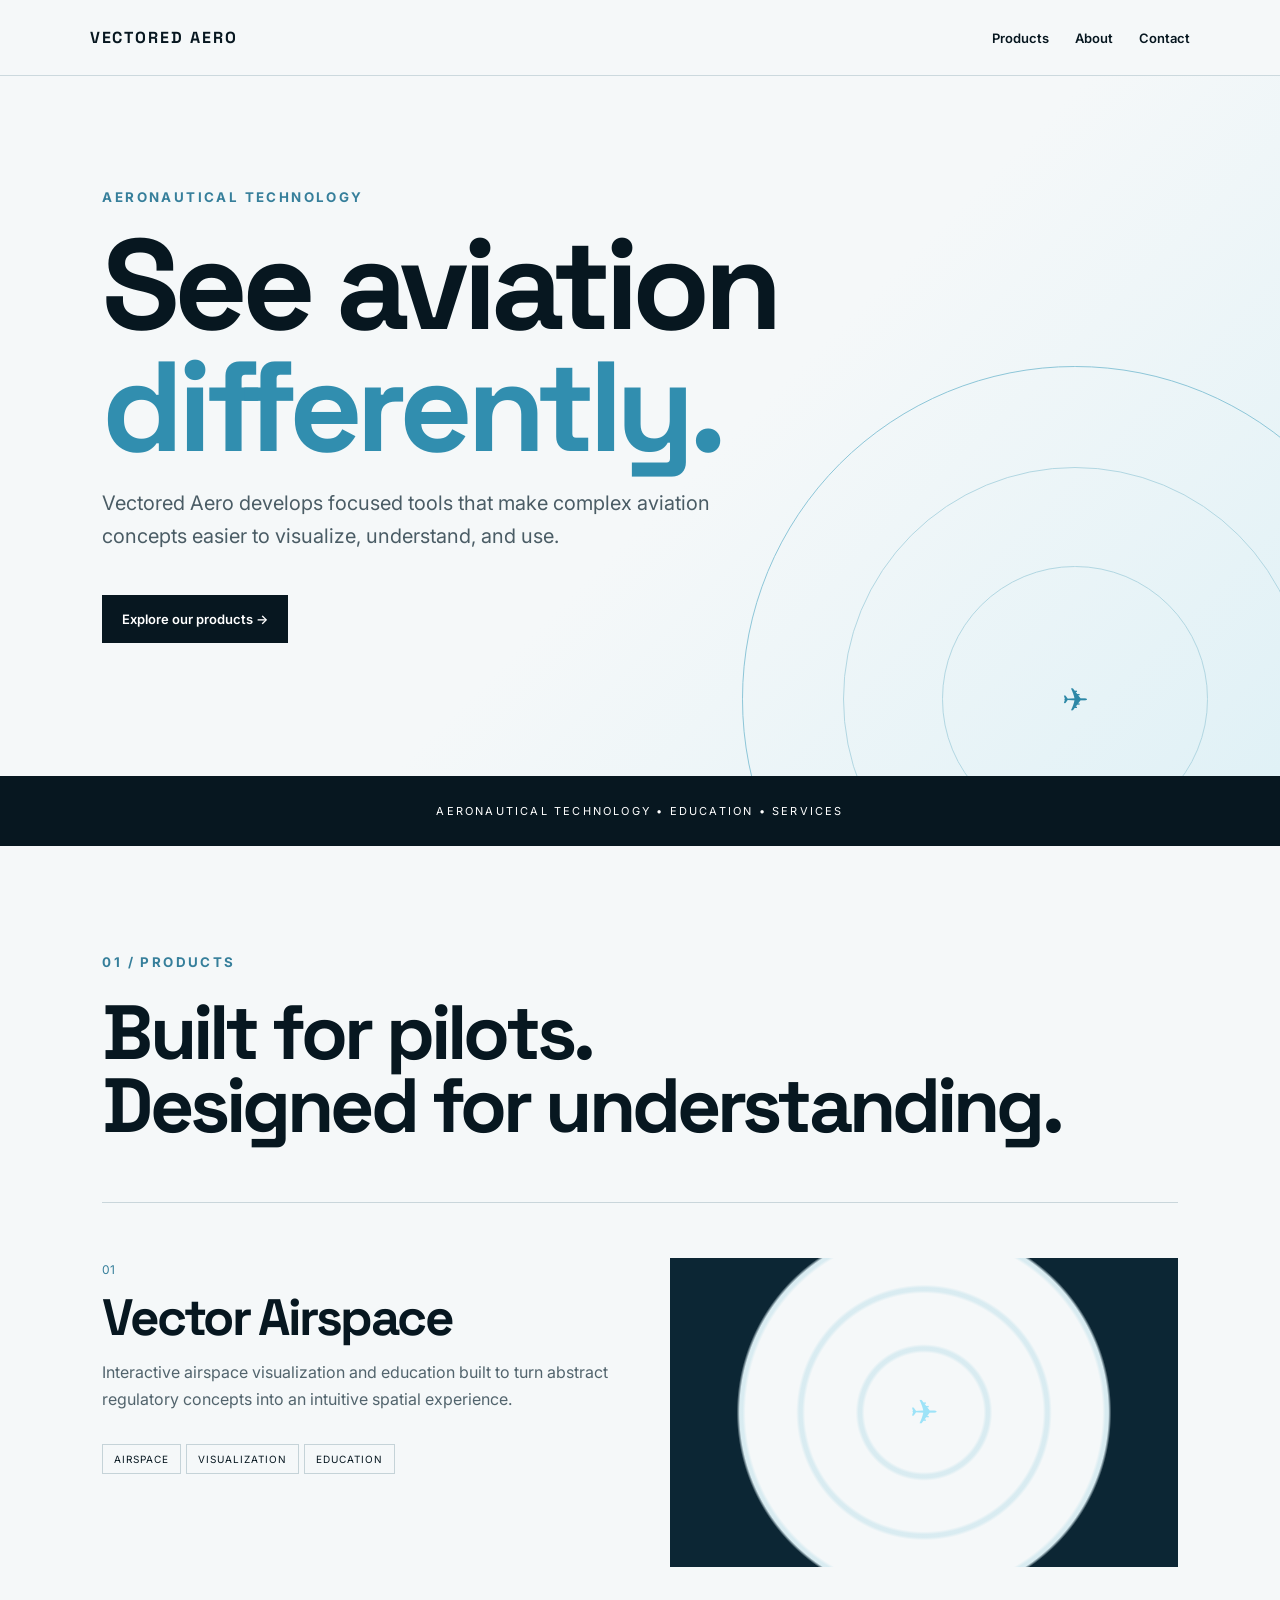
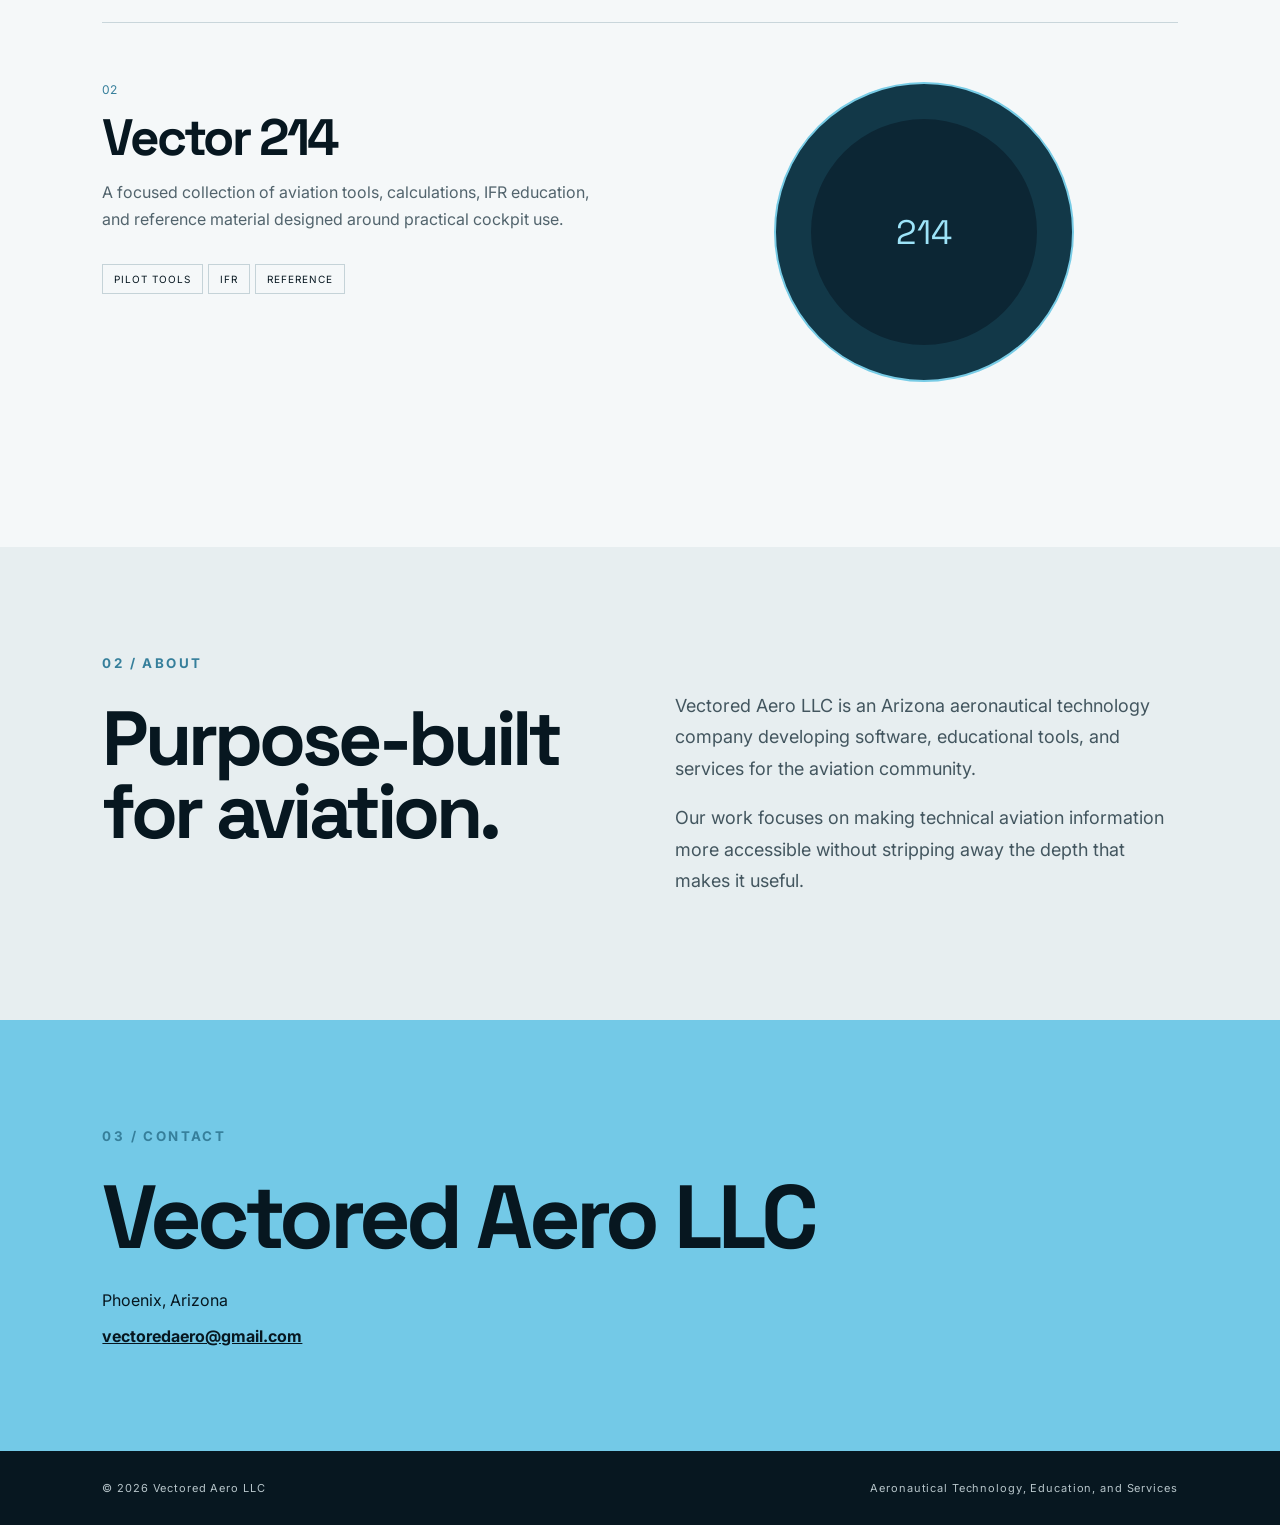
==== index.html @ 7d1ef2ac "Add files via upload" ====
<!doctype html><html lang="en"><head><meta charset="utf-8"><meta name="viewport" content="width=device-width,initial-scale=1"><meta name="description" content="Vectored Aero LLC — Aeronautical Technology, Education, and Services."><title>Vectored Aero</title><link rel="stylesheet" href="styles.css"></head><body><header><b>VECTORED AERO</b><nav><a href="#products">Products</a><a href="#about">About</a><a href="#contact">Contact</a></nav></header><main><section class="hero"><small>AERONAUTICAL TECHNOLOGY</small><h1>See aviation<br><em>differently.</em></h1><p>Vectored Aero develops focused tools that make complex aviation concepts easier to visualize, understand, and use.</p><a class="button" href="#products">Explore our products →</a><div class="radar">✈</div></section><section class="strap">AERONAUTICAL TECHNOLOGY • EDUCATION • SERVICES</section><section id="products"><small>01 / PRODUCTS</small><h2>Built for pilots.<br>Designed for understanding.</h2><article><div><label>01</label><h3>Vector Airspace</h3><p>Interactive airspace visualization and education built to turn abstract regulatory concepts into an intuitive spatial experience.</p><span>Airspace</span><span>Visualization</span><span>Education</span></div><div class="graphic rings">✈</div></article><article><div><label>02</label><h3>Vector 214</h3><p>A focused collection of aviation tools, calculations, IFR education, and reference material designed around practical cockpit use.</p><span>Pilot Tools</span><span>IFR</span><span>Reference</span></div><div class="graphic dial">214</div></article></section><section id="about"><small>02 / ABOUT</small><div class="about"><h2>Purpose-built<br>for aviation.</h2><div><p>Vectored Aero LLC is an Arizona aeronautical technology company developing software, educational tools, and services for the aviation community.</p><p>Our work focuses on making technical aviation information more accessible without stripping away the depth that makes it useful.</p></div></div></section><section id="contact"><small>03 / CONTACT</small><h2>Vectored Aero LLC</h2><p>Phoenix, Arizona</p><a href="mailto:vectoredaero@gmail.com">vectoredaero@gmail.com</a></section></main><footer>© 2026 Vectored Aero LLC <i>Aeronautical Technology, Education, and Services</i></footer></body></html>
---- styles.css ----
@import url('https://fonts.googleapis.com/css2?family=Inter:wght@400;600;700&family=Space+Grotesk:wght@600;700&display=swap');*{box-sizing:border-box}html{scroll-behavior:smooth}body{margin:0;background:#f5f8f9;color:#071720;font-family:Inter,sans-serif}header{height:76px;padding:0 7vw;display:flex;align-items:center;justify-content:space-between;border-bottom:1px solid #ccd9de;position:sticky;top:0;background:#f5f8f9ee;backdrop-filter:blur(10px);z-index:5}header b{font-family:"Space Grotesk";letter-spacing:.12em}nav{display:flex;gap:26px}a{color:inherit}nav a{text-decoration:none;font-size:13px;font-weight:600}.hero{min-height:700px;padding:110px 8vw;position:relative;overflow:hidden;background:linear-gradient(135deg,#f5f8f9 55%,#e0f1f6)}small{color:#367f9b;font-weight:700;letter-spacing:.18em}.hero h1,h2,h3{font-family:"Space Grotesk";letter-spacing:-.05em;line-height:.95}.hero h1{font-size:clamp(62px,10vw,140px);margin:18px 0}.hero em{font-style:normal;color:#318eaf}.hero p{font-size:20px;line-height:1.65;color:#4a5c65;max-width:610px}.button{display:inline-block;margin-top:22px;background:#071720;color:white;padding:16px 20px;text-decoration:none;font-size:13px;font-weight:600}.radar{position:absolute;right:-10vw;bottom:-20vw;width:52vw;height:52vw;border:1px solid #8dc6d8;border-radius:50%;display:grid;place-items:center;font-size:32px;color:#2d88a7}.radar:after,.radar:before{content:"";position:absolute;border:1px solid #b2d7e2;border-radius:50%;inset:15%}.radar:after{inset:30%}.strap{background:#071720;color:white;text-align:center;padding:28px;font-size:11px;letter-spacing:.2em}section:not(.hero):not(.strap){padding:105px 8vw}section>h2{font-size:clamp(42px,6vw,78px);margin:25px 0 60px}article{border-top:1px solid #c9d6db;padding:55px 0;display:grid;grid-template-columns:1fr 1fr;gap:60px;min-height:420px}article h3{font-size:clamp(36px,4vw,58px);margin:16px 0}article p{line-height:1.7;color:#52646d;max-width:520px}article span{display:inline-block;border:1px solid #c5d3d8;padding:8px 11px;margin:15px 5px 0 0;font-size:10px;text-transform:uppercase;letter-spacing:.1em}label{color:#367f9b;font-size:12px}.graphic{background:#0c2634;min-height:300px;display:grid;place-items:center;color:#9de3f8;font-family:"Space Grotesk";font-size:34px}.rings{border-radius:0;background:radial-gradient(circle,transparent 0 20%,#68bad233 21% 22%,transparent 23% 40%,#68bad233 41% 42%,transparent 43% 60%,#68bad233 61% 62%,#0c2634 63%)}.dial{margin:auto;width:300px;border-radius:50%;border:2px solid #78cce6;box-shadow:inset 0 0 0 35px #123848}.about{display:grid;grid-template-columns:1fr 1fr;gap:70px}.about h2{font-size:clamp(42px,6vw,78px);margin:30px 0}.about p{font-size:18px;line-height:1.75;color:#43565f}#about{background:#e7eef0}#contact{background:#73c9e7}#contact h2{font-size:clamp(48px,7vw,90px);margin:30px 0}#contact a{font-weight:700}footer{background:#071720;color:#b7c5ca;padding:30px 8vw;display:flex;justify-content:space-between;font-size:11px;letter-spacing:.08em}footer i{font-style:normal}@media(max-width:760px){nav{gap:12px}nav a{font-size:11px}.hero{min-height:620px;padding-top:85px}.hero p{font-size:17px}article,.about{grid-template-columns:1fr}.dial{width:260px}footer{flex-direction:column;gap:10px}}
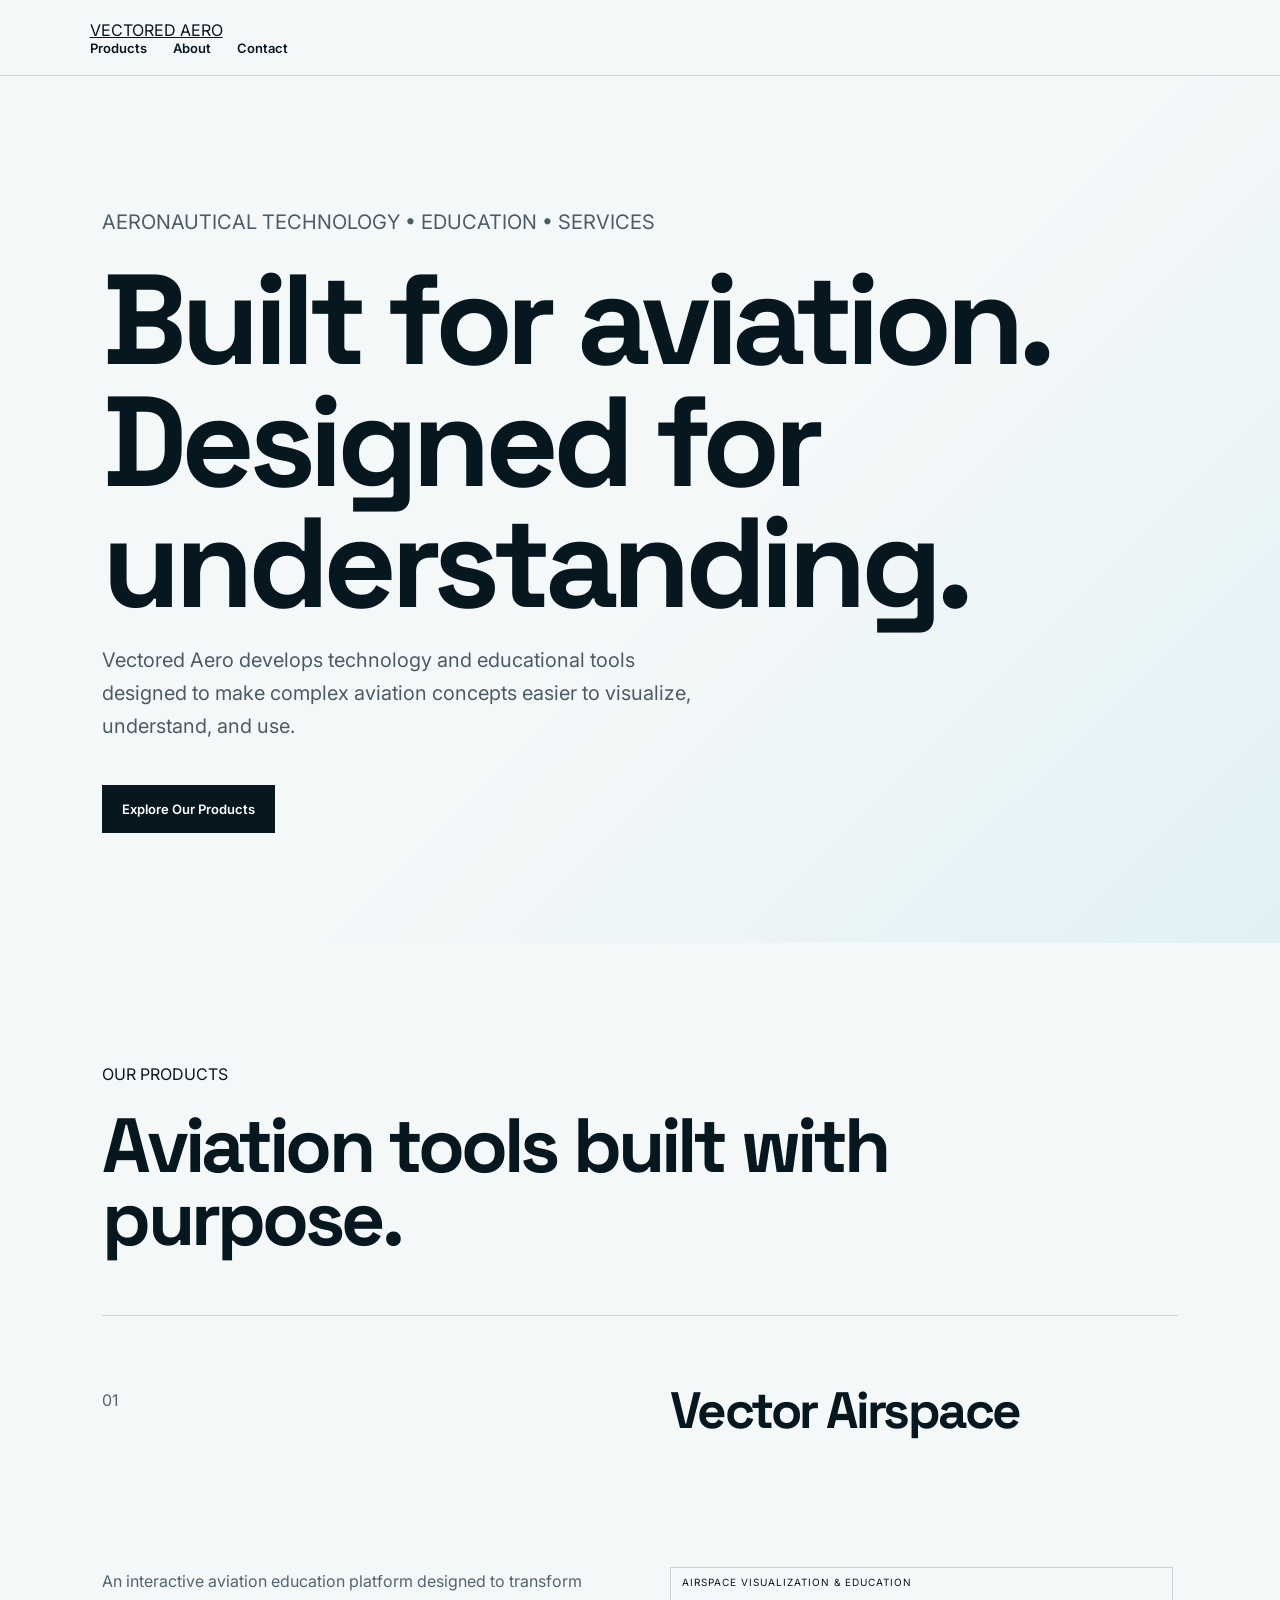
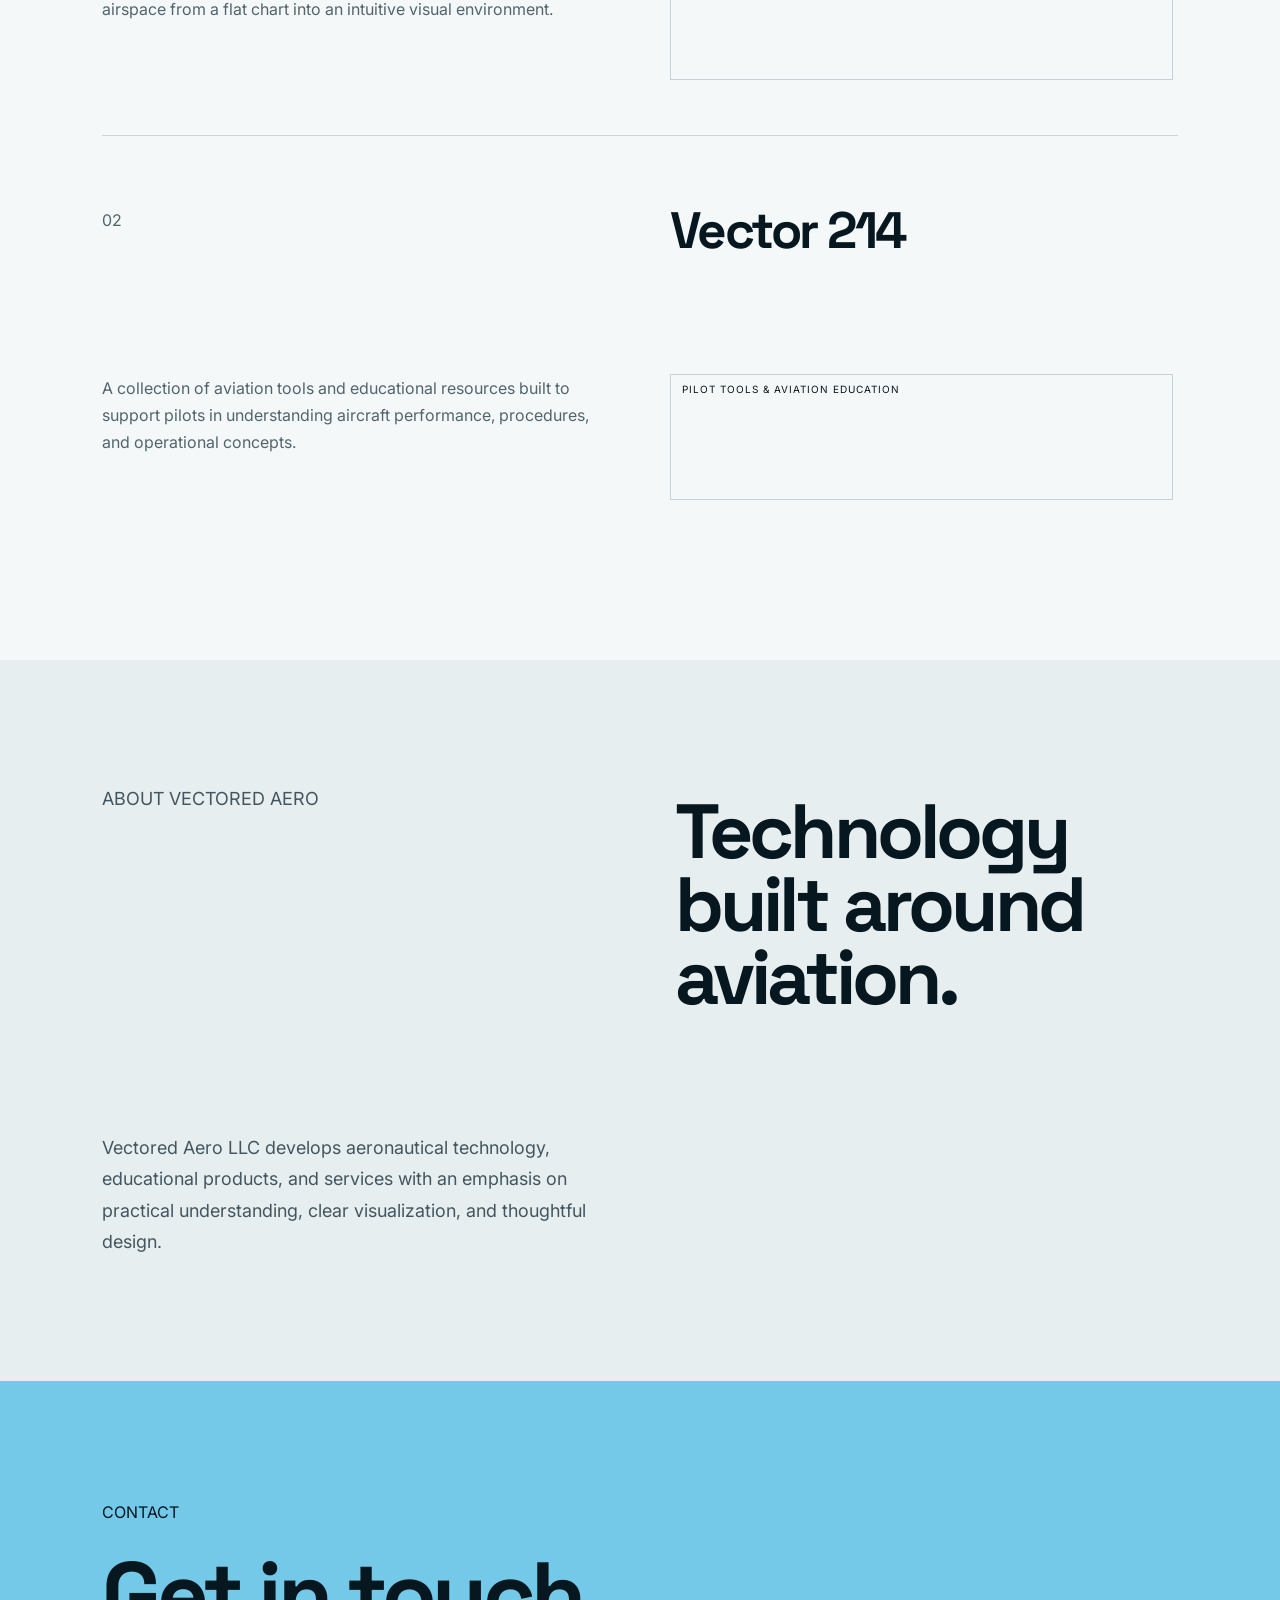
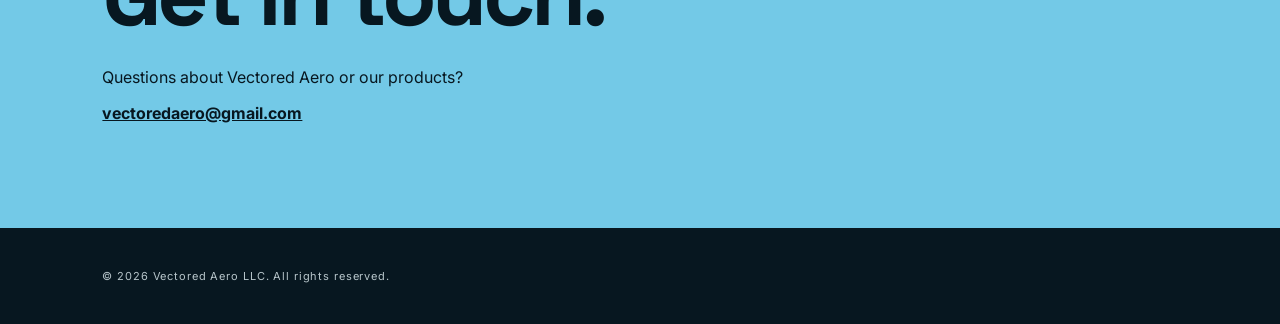
==== commit 079a3572: "Refactor index.html for better structure and content Updated the HTML structure and content for impr" ====
--- a/index.html
+++ b/index.html
@@ -1 +1,104 @@
-<!doctype html><html lang="en"><head><meta charset="utf-8"><meta name="viewport" content="width=device-width,initial-scale=1"><meta name="description" content="Vectored Aero LLC — Aeronautical Technology, Education, and Services."><title>Vectored Aero</title><link rel="stylesheet" href="styles.css"></head><body><header><b>VECTORED AERO</b><nav><a href="#products">Products</a><a href="#about">About</a><a href="#contact">Contact</a></nav></header><main><section class="hero"><small>AERONAUTICAL TECHNOLOGY</small><h1>See aviation<br><em>differently.</em></h1><p>Vectored Aero develops focused tools that make complex aviation concepts easier to visualize, understand, and use.</p><a class="button" href="#products">Explore our products →</a><div class="radar">✈</div></section><section class="strap">AERONAUTICAL TECHNOLOGY • EDUCATION • SERVICES</section><section id="products"><small>01 / PRODUCTS</small><h2>Built for pilots.<br>Designed for understanding.</h2><article><div><label>01</label><h3>Vector Airspace</h3><p>Interactive airspace visualization and education built to turn abstract regulatory concepts into an intuitive spatial experience.</p><span>Airspace</span><span>Visualization</span><span>Education</span></div><div class="graphic rings">✈</div></article><article><div><label>02</label><h3>Vector 214</h3><p>A focused collection of aviation tools, calculations, IFR education, and reference material designed around practical cockpit use.</p><span>Pilot Tools</span><span>IFR</span><span>Reference</span></div><div class="graphic dial">214</div></article></section><section id="about"><small>02 / ABOUT</small><div class="about"><h2>Purpose-built<br>for aviation.</h2><div><p>Vectored Aero LLC is an Arizona aeronautical technology company developing software, educational tools, and services for the aviation community.</p><p>Our work focuses on making technical aviation information more accessible without stripping away the depth that makes it useful.</p></div></div></section><section id="contact"><small>03 / CONTACT</small><h2>Vectored Aero LLC</h2><p>Phoenix, Arizona</p><a href="mailto:vectoredaero@gmail.com">vectoredaero@gmail.com</a></section></main><footer>© 2026 Vectored Aero LLC <i>Aeronautical Technology, Education, and Services</i></footer></body></html>+<!DOCTYPE html>
+<html lang="en">
+<head>
+  <meta charset="UTF-8">
+  <meta name="viewport" content="width=device-width, initial-scale=1.0">
+  <meta name="description" content="Vectored Aero LLC — Aeronautical Technology, Education, and Services.">
+  <title>Vectored Aero</title>
+  <link rel="stylesheet" href="styles.css">
+</head>
+
+<body>
+
+  <header>
+    <div class="nav">
+      <a class="brand" href="#">VECTORED AERO</a>
+
+      <nav>
+        <a href="#products">Products</a>
+        <a href="#about">About</a>
+        <a href="#contact">Contact</a>
+      </nav>
+    </div>
+  </header>
+
+  <main>
+
+    <section class="hero">
+      <div class="hero-content">
+        <p class="eyebrow">AERONAUTICAL TECHNOLOGY • EDUCATION • SERVICES</p>
+        <h1>Built for aviation.<br>Designed for understanding.</h1>
+        <p class="hero-copy">
+          Vectored Aero develops technology and educational tools
+          designed to make complex aviation concepts easier to
+          visualize, understand, and use.
+        </p>
+
+        <a class="button" href="#products">Explore Our Products</a>
+      </div>
+    </section>
+
+    <section id="products" class="section">
+      <p class="section-label">OUR PRODUCTS</p>
+      <h2>Aviation tools built with purpose.</h2>
+
+      <div class="products">
+
+        <article class="product-card">
+          <p class="product-number">01</p>
+          <h3>Vector Airspace</h3>
+          <p>
+            An interactive aviation education platform designed to
+            transform airspace from a flat chart into an intuitive
+            visual environment.
+          </p>
+          <span>Airspace Visualization & Education</span>
+        </article>
+
+        <article class="product-card">
+          <p class="product-number">02</p>
+          <h3>Vector 214</h3>
+          <p>
+            A collection of aviation tools and educational resources
+            built to support pilots in understanding aircraft
+            performance, procedures, and operational concepts.
+          </p>
+          <span>Pilot Tools & Aviation Education</span>
+        </article>
+
+      </div>
+    </section>
+
+    <section id="about" class="section about">
+      <p class="section-label">ABOUT VECTORED AERO</p>
+      <h2>Technology built around aviation.</h2>
+
+      <p>
+        Vectored Aero LLC develops aeronautical technology,
+        educational products, and services with an emphasis on
+        practical understanding, clear visualization, and thoughtful
+        design.
+      </p>
+    </section>
+
+    <section id="contact" class="section contact">
+      <p class="section-label">CONTACT</p>
+      <h2>Get in touch.</h2>
+
+      <p>
+        Questions about Vectored Aero or our products?
+      </p>
+
+      <a href="mailto:vectoredaero@gmail.com">
+        vectoredaero@gmail.com
+      </a>
+    </section>
+
+  </main>
+
+  <footer>
+    <p>© 2026 Vectored Aero LLC. All rights reserved.</p>
+  </footer>
+
+</body>
+</html>
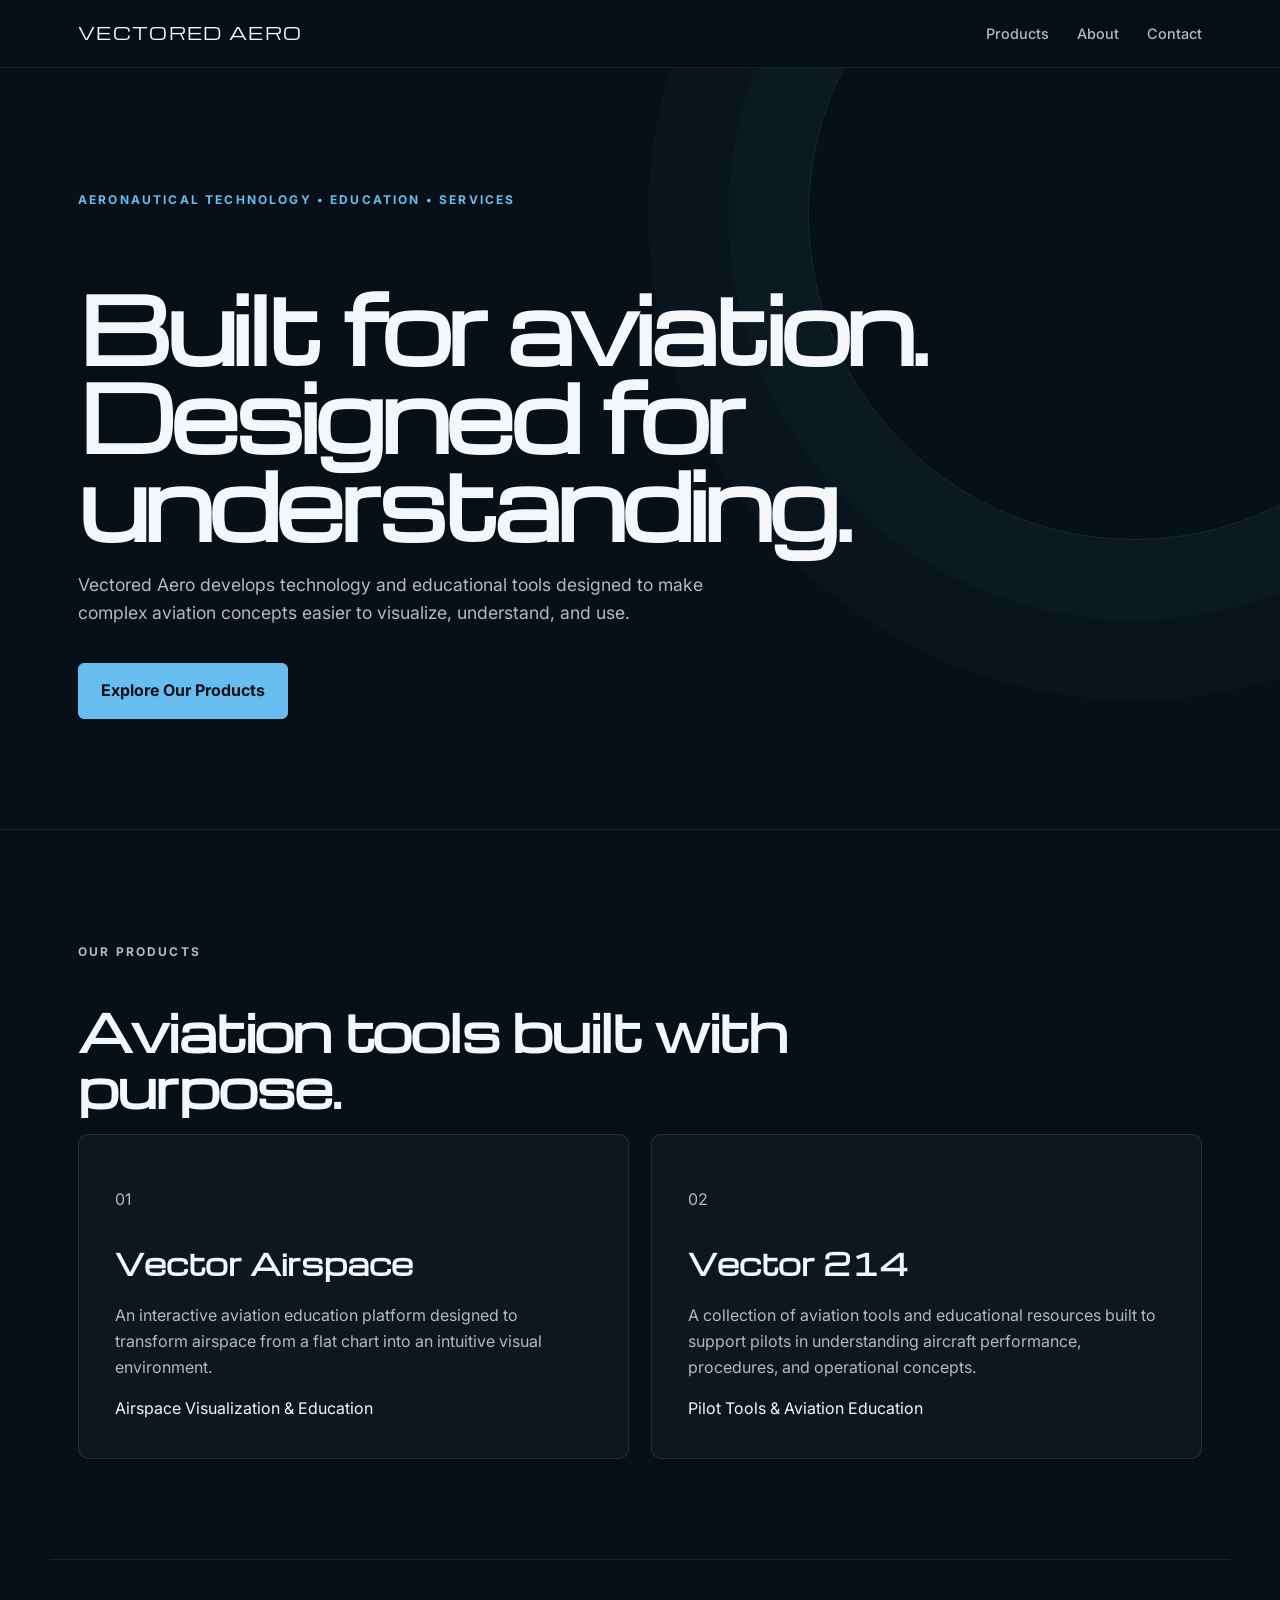
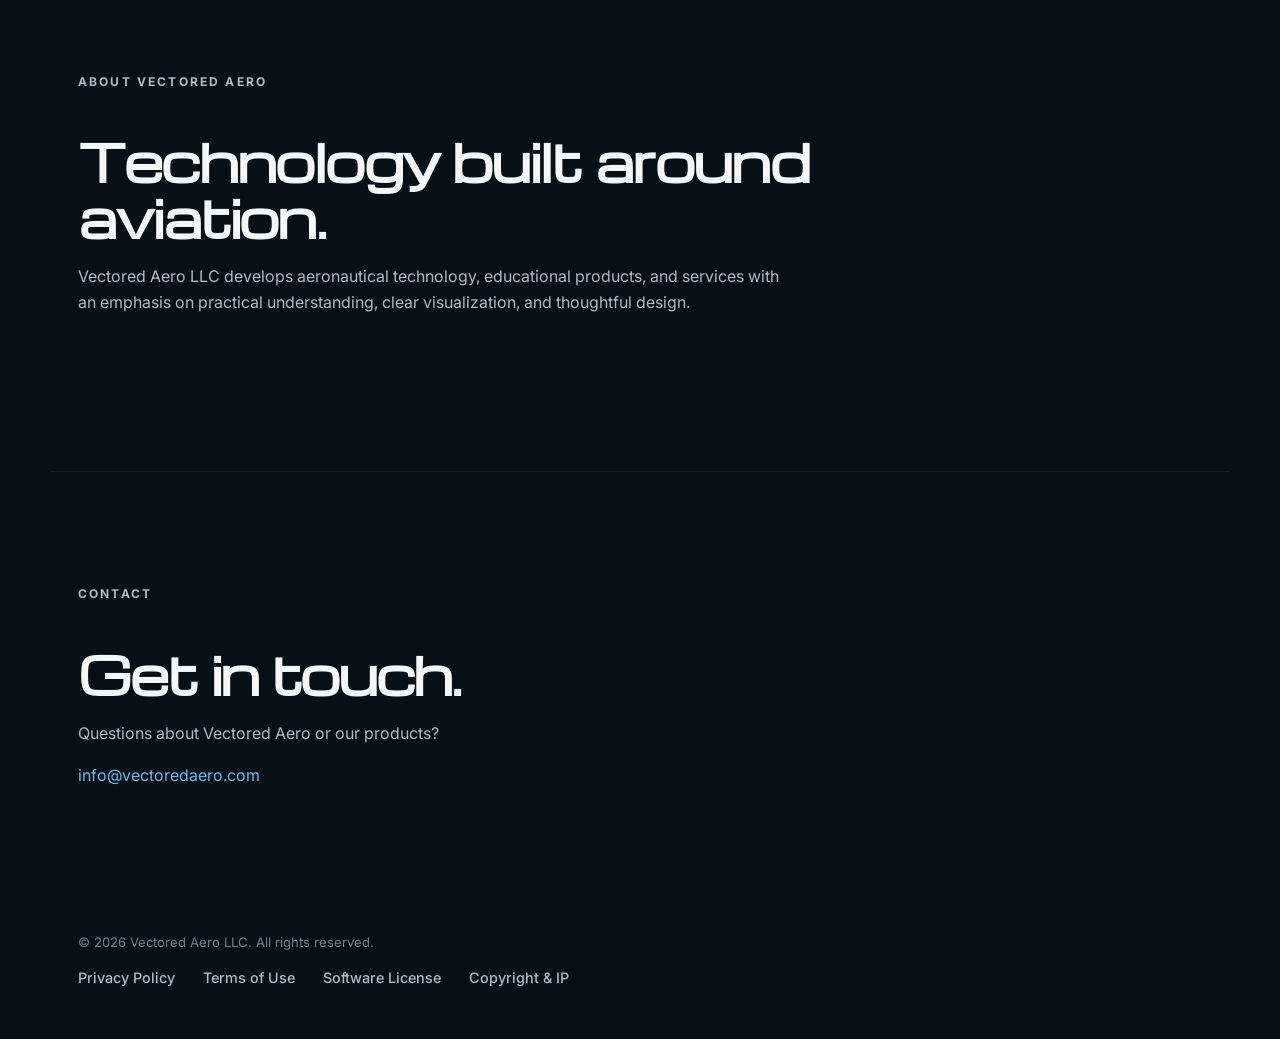
==== commit e45c84c7: "Link company policies and update contact email" ====
--- a/index.html
+++ b/index.html
@@ -12,7 +12,7 @@
 
   <header>
     <div class="nav">
-      <a class="brand" href="#">VECTORED AERO</a>
+      <a class="brand" href="/">VECTORED AERO</a>
 
       <nav>
         <a href="#products">Products</a>
@@ -42,7 +42,7 @@
       <p class="section-label">OUR PRODUCTS</p>
       <h2>Aviation tools built with purpose.</h2>
 
-      <div class="products">
+      <div class="product-grid">
 
         <article class="product-card">
           <p class="product-number">01</p>
@@ -89,8 +89,8 @@
         Questions about Vectored Aero or our products?
       </p>
 
-      <a href="mailto:vectoredaero@gmail.com">
-        vectoredaero@gmail.com
+      <a href="mailto:info@vectoredaero.com">
+        info@vectoredaero.com
       </a>
     </section>
 
@@ -98,6 +98,7 @@
 
   <footer>
     <p>© 2026 Vectored Aero LLC. All rights reserved.</p>
+    <nav class="footer-links" aria-label="Legal links"><a href="/privacy/">Privacy Policy</a><a href="/terms/">Terms of Use</a><a href="/license/">Software License</a><a href="/copyright/">Copyright &amp; IP</a></nav>
   </footer>
 
 </body>
--- a/styles.css
+++ b/styles.css
@@ -1 +1,268 @@
-@import url('https://fonts.googleapis.com/css2?family=Inter:wght@400;600;700&family=Space+Grotesk:wght@600;700&display=swap');*{box-sizing:border-box}html{scroll-behavior:smooth}body{margin:0;background:#f5f8f9;color:#071720;font-family:Inter,sans-serif}header{height:76px;padding:0 7vw;display:flex;align-items:center;justify-content:space-between;border-bottom:1px solid #ccd9de;position:sticky;top:0;background:#f5f8f9ee;backdrop-filter:blur(10px);z-index:5}header b{font-family:"Space Grotesk";letter-spacing:.12em}nav{display:flex;gap:26px}a{color:inherit}nav a{text-decoration:none;font-size:13px;font-weight:600}.hero{min-height:700px;padding:110px 8vw;position:relative;overflow:hidden;background:linear-gradient(135deg,#f5f8f9 55%,#e0f1f6)}small{color:#367f9b;font-weight:700;letter-spacing:.18em}.hero h1,h2,h3{font-family:"Space Grotesk";letter-spacing:-.05em;line-height:.95}.hero h1{font-size:clamp(62px,10vw,140px);margin:18px 0}.hero em{font-style:normal;color:#318eaf}.hero p{font-size:20px;line-height:1.65;color:#4a5c65;max-width:610px}.button{display:inline-block;margin-top:22px;background:#071720;color:white;padding:16px 20px;text-decoration:none;font-size:13px;font-weight:600}.radar{position:absolute;right:-10vw;bottom:-20vw;width:52vw;height:52vw;border:1px solid #8dc6d8;border-radius:50%;display:grid;place-items:center;font-size:32px;color:#2d88a7}.radar:after,.radar:before{content:"";position:absolute;border:1px solid #b2d7e2;border-radius:50%;inset:15%}.radar:after{inset:30%}.strap{background:#071720;color:white;text-align:center;padding:28px;font-size:11px;letter-spacing:.2em}section:not(.hero):not(.strap){padding:105px 8vw}section>h2{font-size:clamp(42px,6vw,78px);margin:25px 0 60px}article{border-top:1px solid #c9d6db;padding:55px 0;display:grid;grid-template-columns:1fr 1fr;gap:60px;min-height:420px}article h3{font-size:clamp(36px,4vw,58px);margin:16px 0}article p{line-height:1.7;color:#52646d;max-width:520px}article span{display:inline-block;border:1px solid #c5d3d8;padding:8px 11px;margin:15px 5px 0 0;font-size:10px;text-transform:uppercase;letter-spacing:.1em}label{color:#367f9b;font-size:12px}.graphic{background:#0c2634;min-height:300px;display:grid;place-items:center;color:#9de3f8;font-family:"Space Grotesk";font-size:34px}.rings{border-radius:0;background:radial-gradient(circle,transparent 0 20%,#68bad233 21% 22%,transparent 23% 40%,#68bad233 41% 42%,transparent 43% 60%,#68bad233 61% 62%,#0c2634 63%)}.dial{margin:auto;width:300px;border-radius:50%;border:2px solid #78cce6;box-shadow:inset 0 0 0 35px #123848}.about{display:grid;grid-template-columns:1fr 1fr;gap:70px}.about h2{font-size:clamp(42px,6vw,78px);margin:30px 0}.about p{font-size:18px;line-height:1.75;color:#43565f}#about{background:#e7eef0}#contact{background:#73c9e7}#contact h2{font-size:clamp(48px,7vw,90px);margin:30px 0}#contact a{font-weight:700}footer{background:#071720;color:#b7c5ca;padding:30px 8vw;display:flex;justify-content:space-between;font-size:11px;letter-spacing:.08em}footer i{font-style:normal}@media(max-width:760px){nav{gap:12px}nav a{font-size:11px}.hero{min-height:620px;padding-top:85px}.hero p{font-size:17px}article,.about{grid-template-columns:1fr}.dial{width:260px}footer{flex-direction:column;gap:10px}}+@import url('https://fonts.googleapis.com/css2?family=Inter:wght@400;500;600;700&family=Michroma&display=swap');
+
+* {
+  box-sizing: border-box;
+}
+
+html {
+  scroll-behavior: smooth;
+}
+
+body {
+  margin: 0;
+  background: #071017;
+  color: #f4f7f9;
+  font-family: "Inter", sans-serif;
+  line-height: 1.6;
+}
+
+a {
+  color: inherit;
+  text-decoration: none;
+}
+
+header {
+  position: sticky;
+  top: 0;
+  z-index: 100;
+  background: rgba(7, 16, 23, 0.92);
+  border-bottom: 1px solid rgba(255, 255, 255, 0.08);
+  backdrop-filter: blur(14px);
+}
+
+.nav {
+  max-width: 1180px;
+  margin: 0 auto;
+  padding: 20px 28px;
+  display: flex;
+  align-items: center;
+  justify-content: space-between;
+}
+
+.brand {
+  font-family: "michroma", sans-serif;
+  font-size: 1.05rem;
+  font-weight: 400;
+  letter-spacing: 0.08em;
+}
+
+nav {
+  display: flex;
+  gap: 28px;
+}
+
+nav a {
+  color: #aebbc5;
+  font-size: 0.9rem;
+  font-weight: 500;
+  transition: color 0.2s ease;
+}
+
+nav a:hover {
+  color: #ffffff;
+}
+
+main {
+  overflow: hidden;
+}
+
+.hero {
+  min-height: 78vh;
+  display: flex;
+  align-items: center;
+  position: relative;
+  border-bottom: 1px solid rgba(255, 255, 255, 0.07);
+}
+
+.hero::after {
+  content: "";
+  position: absolute;
+  width: 650px;
+  height: 650px;
+  right: -180px;
+  top: -180px;
+  border: 1px solid rgba(91, 188, 255, 0.15);
+  border-radius: 50%;
+  box-shadow:
+    0 0 0 80px rgba(91, 188, 255, 0.025),
+    0 0 0 160px rgba(91, 188, 255, 0.018);
+}
+
+.hero-content {
+  position: relative;
+  z-index: 1;
+  width: 100%;
+  max-width: 1180px;
+  margin: 0 auto;
+  padding: 110px 28px;
+}
+
+.eyebrow,
+.section-label {
+  color: #68bdf0;
+  font-size: 0.75rem;
+  font-weight: 700;
+  letter-spacing: 0.18em;
+  text-transform: uppercase;
+}
+
+h1,
+h2,
+h3 {
+  font-family: "michroma", sans-serif;
+  font-weight: 400
+  margin-top: 0;
+}
+
+h1 {
+  max-width: 850px;
+  margin-bottom: 24px;
+  font-size: clamp(3rem, 7vw, 6.5rem);
+  line-height: 0.98;
+  letter-spacing: -0.055em;
+}
+
+.hero-copy {
+  max-width: 670px;
+  margin-bottom: 36px;
+  color: #aebbc5;
+  font-size: 1.1rem;
+}
+
+.button {
+  display: inline-block;
+  padding: 14px 22px;
+  border: 1px solid #68bdf0;
+  border-radius: 6px;
+  background: #68bdf0;
+  color: #061017;
+  font-weight: 700;
+  transition:
+    transform 0.2s ease,
+    background 0.2s ease;
+}
+
+.button:hover {
+  transform: translateY(-2px);
+  background: #8dcef4;
+}
+
+.section {
+  max-width: 1180px;
+  margin: 0 auto;
+  padding: 100px 28px;
+}
+
+.section h2 {
+  max-width: 760px;
+  margin-bottom: 20px;
+  font-size: clamp(2rem, 4vw, 3.5rem);
+  line-height: 1.08;
+  letter-spacing: -0.035em;
+}
+
+.section > p {
+  max-width: 720px;
+  color: #aebbc5;
+}
+
+.products {
+  max-width: 1180px;
+  margin: 0 auto;
+  padding: 100px 28px;
+}
+
+.products > h2 {
+  margin-bottom: 48px;
+  font-size: clamp(2rem, 4vw, 3.5rem);
+}
+
+.product-grid {
+  display: grid;
+  grid-template-columns: repeat(2, 1fr);
+  gap: 22px;
+}
+
+.product-card {
+  min-height: 290px;
+  padding: 36px;
+  border: 1px solid rgba(255, 255, 255, 0.09);
+  border-radius: 10px;
+  background: #0c171f;
+  transition:
+    transform 0.25s ease,
+    border-color 0.25s ease;
+}
+
+.product-card:hover {
+  transform: translateY(-4px);
+  border-color: rgba(104, 189, 240, 0.5);
+}
+
+.product-card h3 {
+  margin-bottom: 14px;
+  font-size: 1.8rem;
+}
+
+.product-card p {
+  color: #aebbc5;
+}
+
+.about {
+  border-top: 1px solid rgba(255, 255, 255, 0.07);
+}
+
+.contact {
+  margin-top: 40px;
+  border-top: 1px solid rgba(255, 255, 255, 0.07);
+}
+
+.contact a {
+  color: #68bdf0;
+}
+
+footer {
+  max-width: 1180px;
+  margin: 0 auto;
+  padding: 30px 28px 50px;
+  color: #71808b;
+  font-size: 0.82rem;
+}
+
+@media (max-width: 700px) {
+  .nav {
+    padding: 18px 20px;
+  }
+
+  nav {
+    gap: 14px;
+  }
+
+  nav a {
+    font-size: 0.78rem;
+  }
+
+  .hero-content,
+  .section,
+  .products {
+    padding-left: 20px;
+    padding-right: 20px;
+  }
+
+  .hero {
+    min-height: 70vh;
+  }
+
+  .hero-content {
+    padding-top: 90px;
+    padding-bottom: 90px;
+  }
+
+  .product-grid {
+    grid-template-columns: 1fr;
+  }
+
+  .product-card {
+    min-height: auto;
+  }
+}
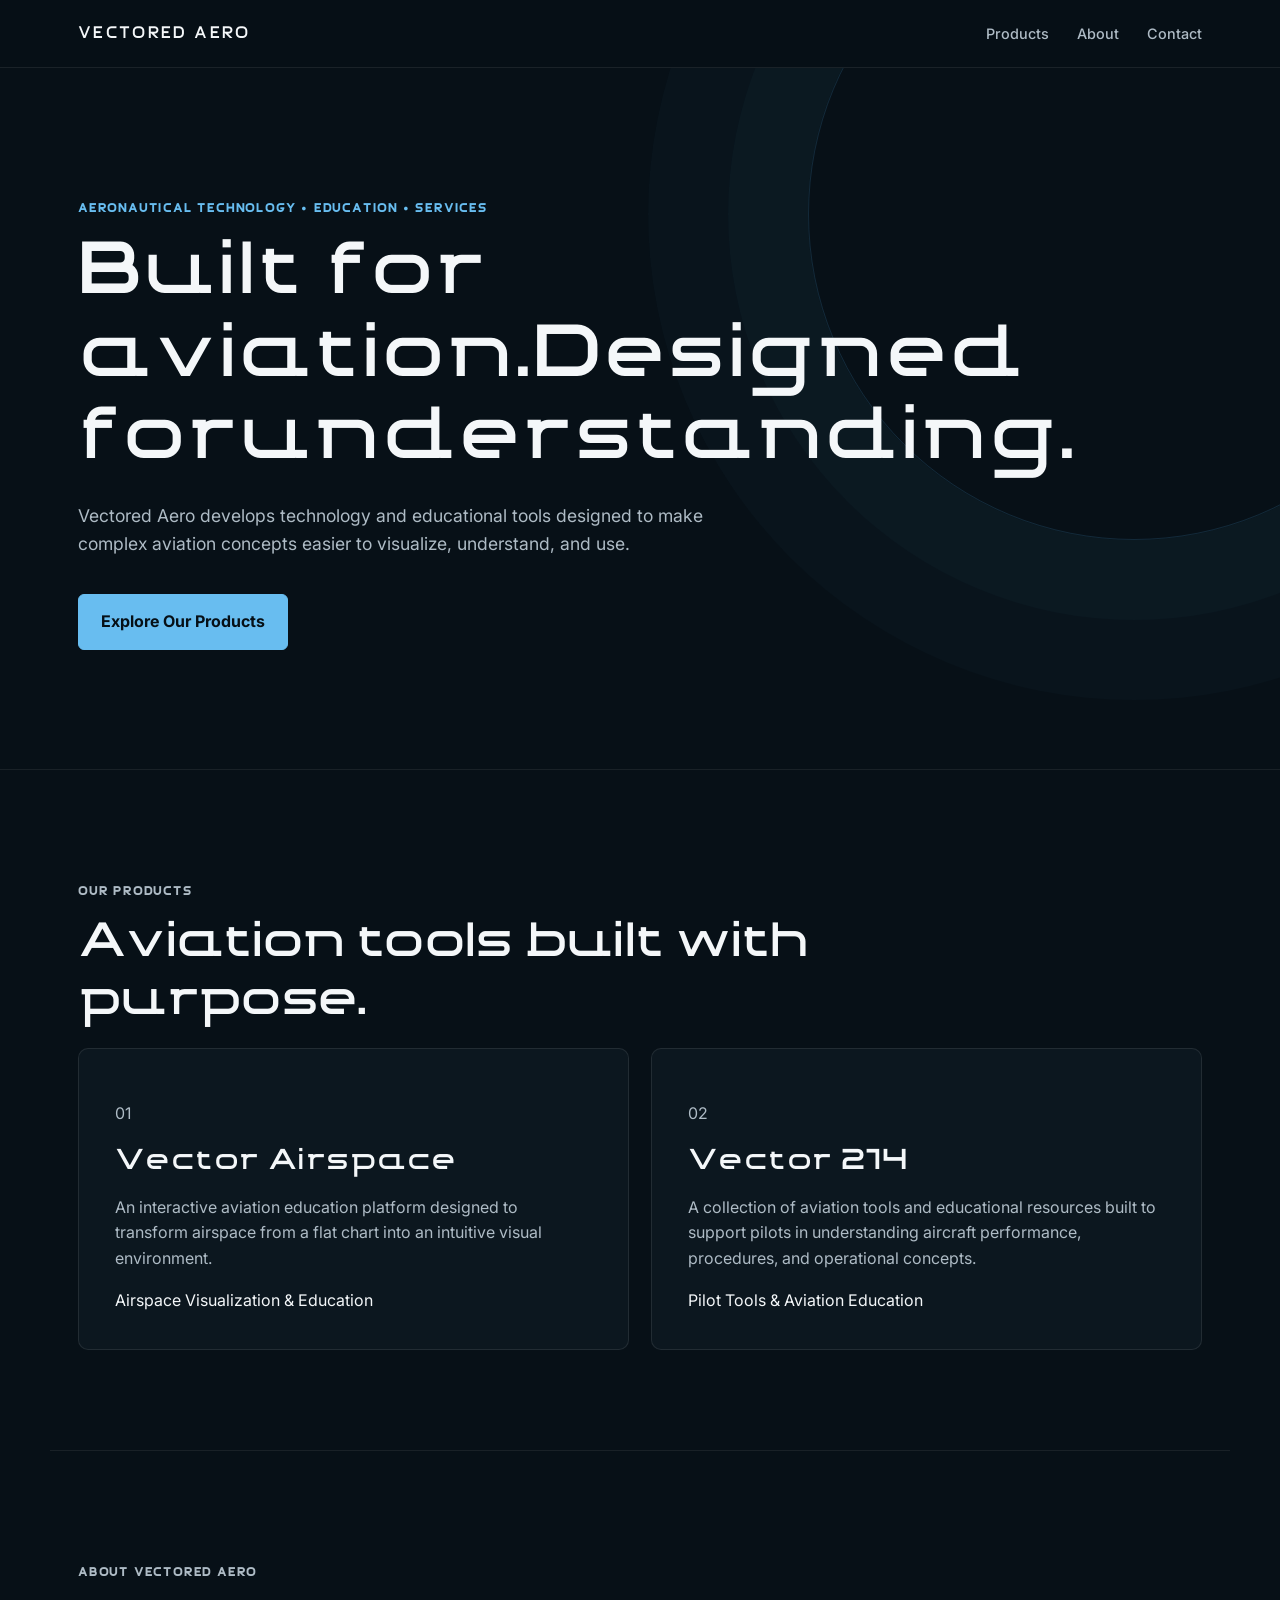
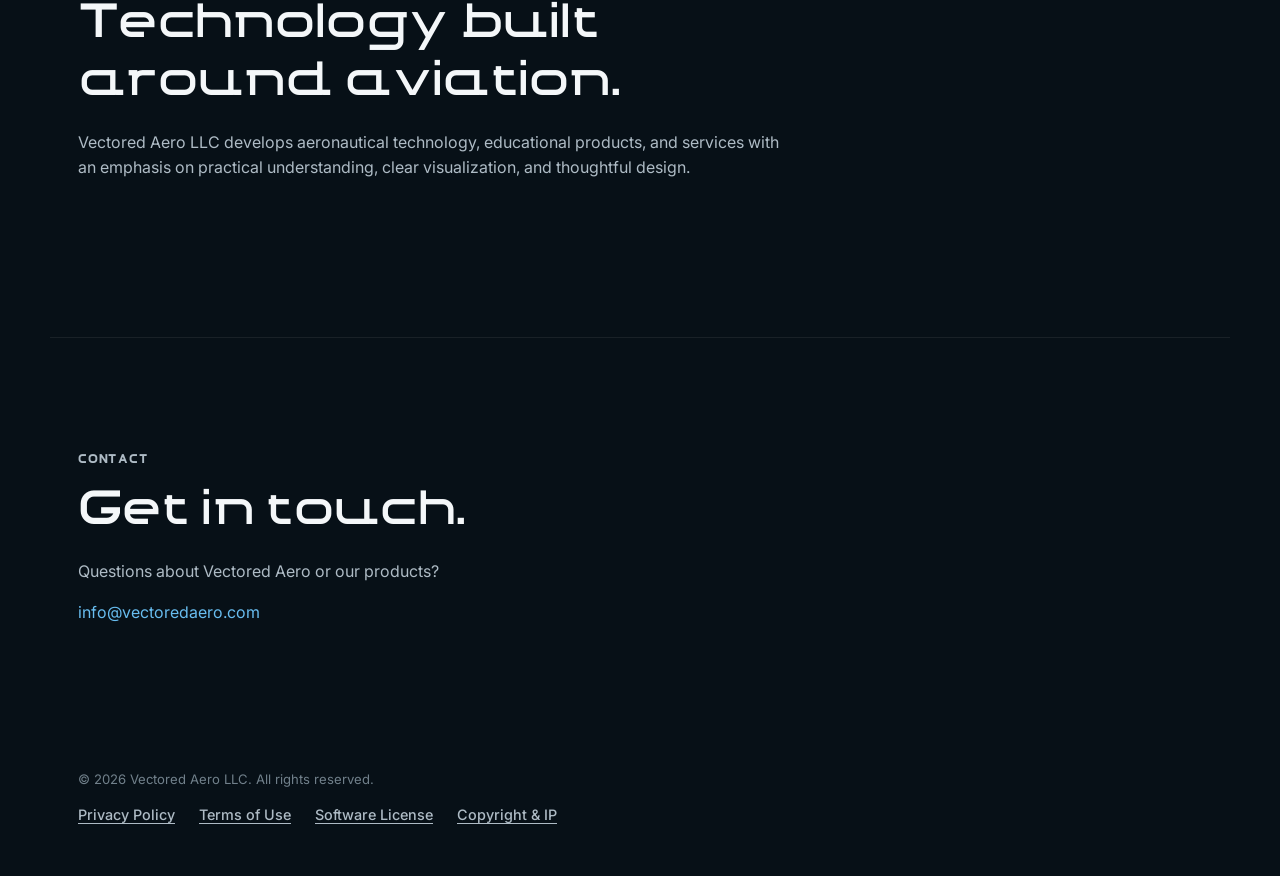
==== commit 8203d883: "Set intentional whole-word hero headline lines" ====
--- a/index.html
+++ b/index.html
@@ -27,7 +27,7 @@
     <section class="hero">
       <div class="hero-content">
         <p class="eyebrow">AERONAUTICAL TECHNOLOGY • EDUCATION • SERVICES</p>
-        <h1>Built for aviation.<br>Designed for understanding.</h1>
+        <h1 class="hero-title"><span>Built for aviation.</span><span>Designed for</span><span>understanding.</span></h1>
         <p class="hero-copy">
           Vectored Aero develops technology and educational tools
           designed to make complex aviation concepts easier to
--- a/styles.css
+++ b/styles.css
@@ -1,4 +1,19 @@
-@import url('https://fonts.googleapis.com/css2?family=Inter:wght@400;500;600;700&family=Michroma&display=swap');
+@import url('https://fonts.googleapis.com/css2?family=Inter:wght@400;500;600;700&display=swap');
+
+@font-face {
+  font-family: 'Vectored Aero Wide';
+  src: url('/fonts/VectoredAeroWide-Bold.otf') format('opentype');
+  font-style: normal;
+  font-weight: 700;
+  font-display: swap;
+}
+@font-face {
+  font-family: 'Vectored Aero';
+  src: url('/fonts/VectoredAero-Regular.otf') format('opentype');
+  font-style: normal;
+  font-weight: 400;
+  font-display: swap;
+}
 
 * {
   box-sizing: border-box;
@@ -40,7 +55,7 @@
 }
 
 .brand {
-  font-family: "michroma", sans-serif;
+  font-family: "Vectored Aero", "Inter", sans-serif;
   font-size: 1.05rem;
   font-weight: 400;
   letter-spacing: 0.08em;
@@ -109,8 +124,8 @@
 h1,
 h2,
 h3 {
-  font-family: "michroma", sans-serif;
-  font-weight: 400
+  font-family: "Vectored Aero Wide", "Inter", sans-serif;
+  font-weight: 400;
   margin-top: 0;
 }
 
@@ -266,3 +281,47 @@
     min-height: auto;
   }
 }
+
+/* Legal pages and site footer */
+.footer-links { display: flex; flex-wrap: wrap; gap: 12px 24px; margin-top: 10px; }
+.footer-links a { color: #aebbc5; text-decoration: underline; text-underline-offset: 3px; }
+.footer-links a:hover, .footer-links a:focus-visible { color: #68bdf0; }
+.legal-main { overflow: visible; }
+.legal-content { max-width: 890px; padding: 90px 28px 105px; margin: 0 auto; }
+.legal-content h1 { font-size: clamp(1.4rem, 5.2vw, 3.6rem); line-height: 1.2; letter-spacing: 0.005em; hyphens: none; word-break: normal; overflow-wrap: normal; }
+.legal-lead { font-size: 1.15rem; color: #c4d2dc; max-width: 690px; }
+.legal-date { font-size: 0.84rem; color: #aebbc5; margin: 20px 0 50px; }
+.legal-content section { margin: 38px 0; padding-top: 20px; border-top: 1px solid rgba(255,255,255,.09); }
+.legal-content h2 { font-size: clamp(1.12rem, 2.3vw, 1.55rem); line-height: 1.35; margin-bottom: 15px; }
+.legal-content section p { color: #b5c3cc; max-width: 75ch; }
+.legal-content section a { color: #68bdf0; text-decoration: underline; text-underline-offset: 3px; overflow-wrap: anywhere; }
+.legal-contact { margin-top: 55px !important; }
+@media (max-width: 700px) { .legal-content { padding: 65px 20px 75px; } .footer-links { gap: 10px 18px; } }
+
+/* Custom Vector Airspace typefaces: wide headlines, regular navigation and labels. */
+.brand { letter-spacing: 0.14em; }
+h1, h2, h3 { font-weight: 700; letter-spacing: 0.015em; hyphens: none; word-break: normal; overflow-wrap: normal; }
+.eyebrow, .section-label { font-family: "Vectored Aero", "Inter", sans-serif; letter-spacing: 0.15em; }
+
+/* The custom headline face is exceptionally wide. Size it to preserve whole words. */
+.hero h1 {
+  font-size: clamp(1.2rem, 6.8vw, 4.6rem);
+  line-height: 1.12;
+  max-width: 850px;
+}
+.section h2 {
+  font-size: clamp(1.5rem, 4.2vw, 3rem);
+  line-height: 1.2;
+}
+.product-card h3 {
+  font-size: clamp(1.2rem, 3vw, 1.8rem);
+  line-height: 1.25;
+}
+.legal-content h2 { hyphens: none; word-break: normal; overflow-wrap: normal; }
+@media (max-width: 700px) {
+  .nav { flex-wrap: wrap; gap: 14px; }
+  .nav nav { flex-wrap: wrap; gap: 10px 16px; }
+  .brand { font-size: .88rem; }
+  .legal-content h1 { font-size: clamp(1.4rem, 6.8vw, 2.4rem); }
+}
+
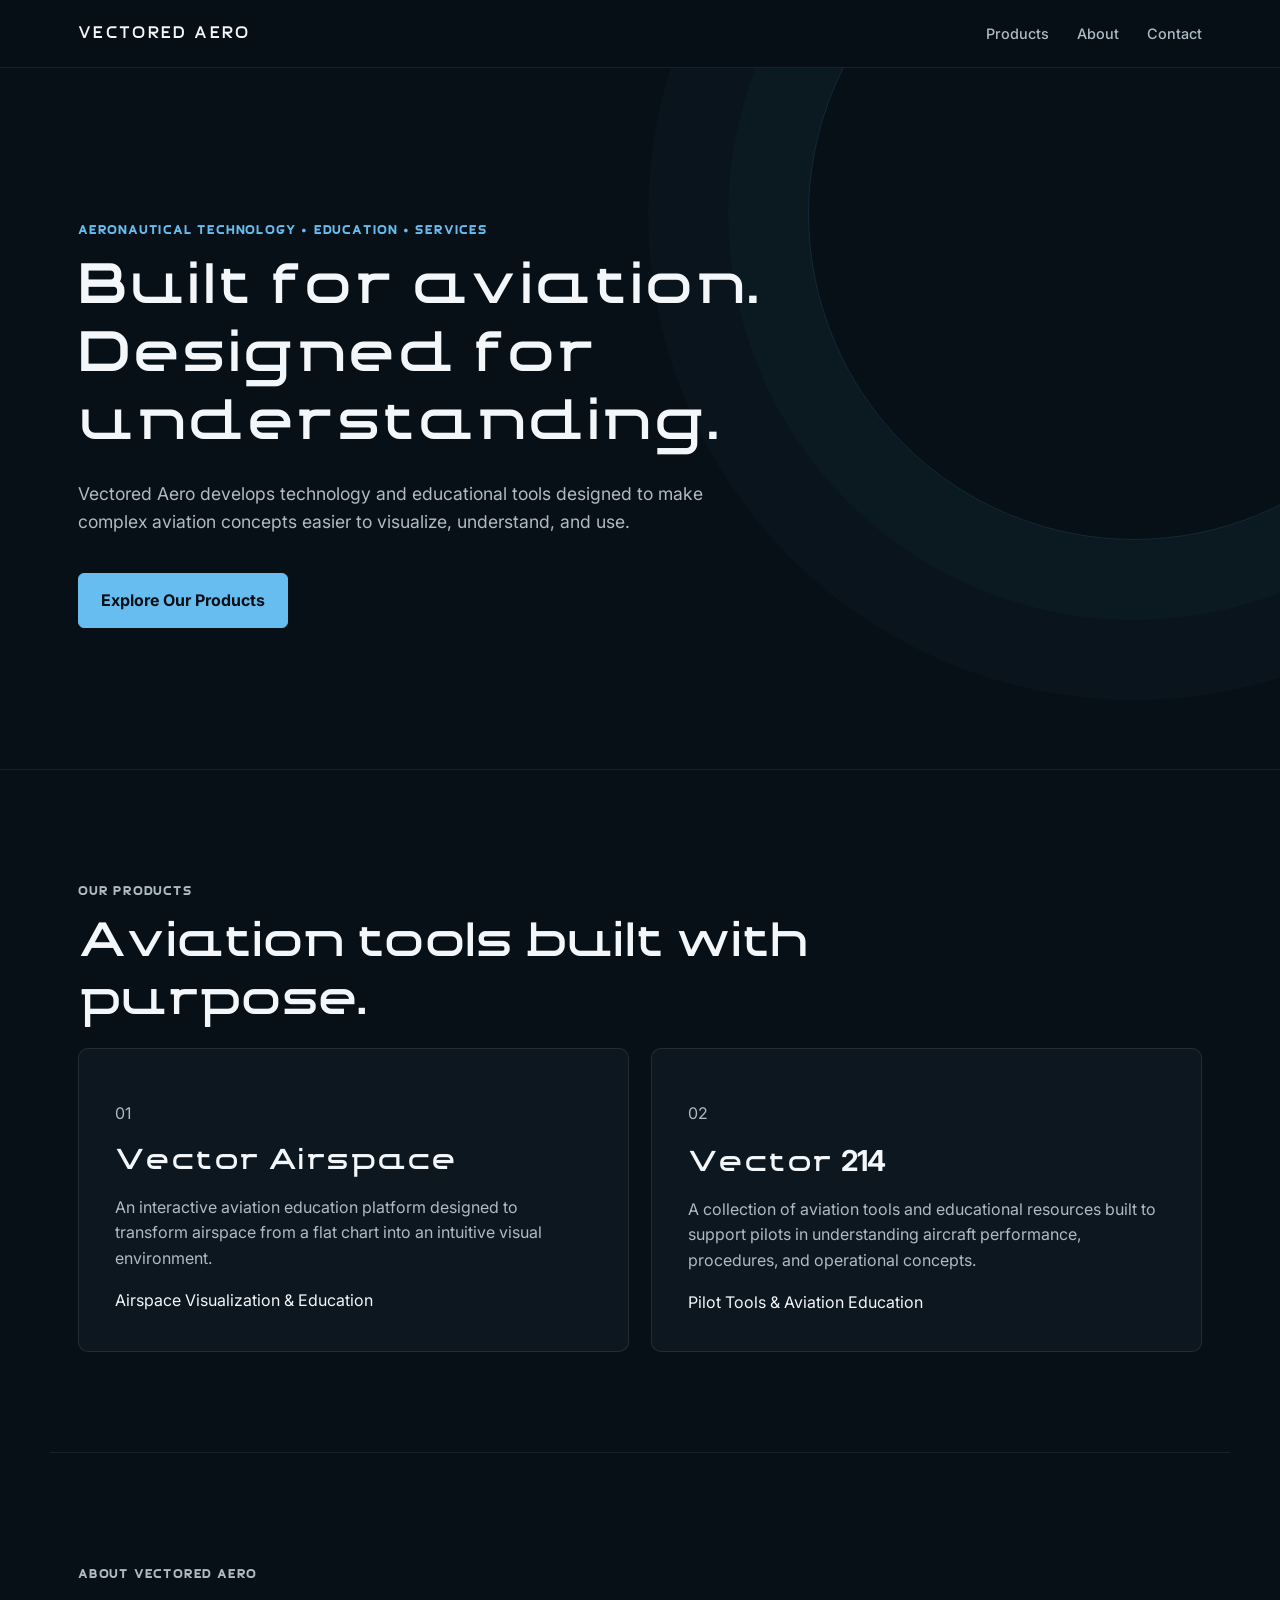
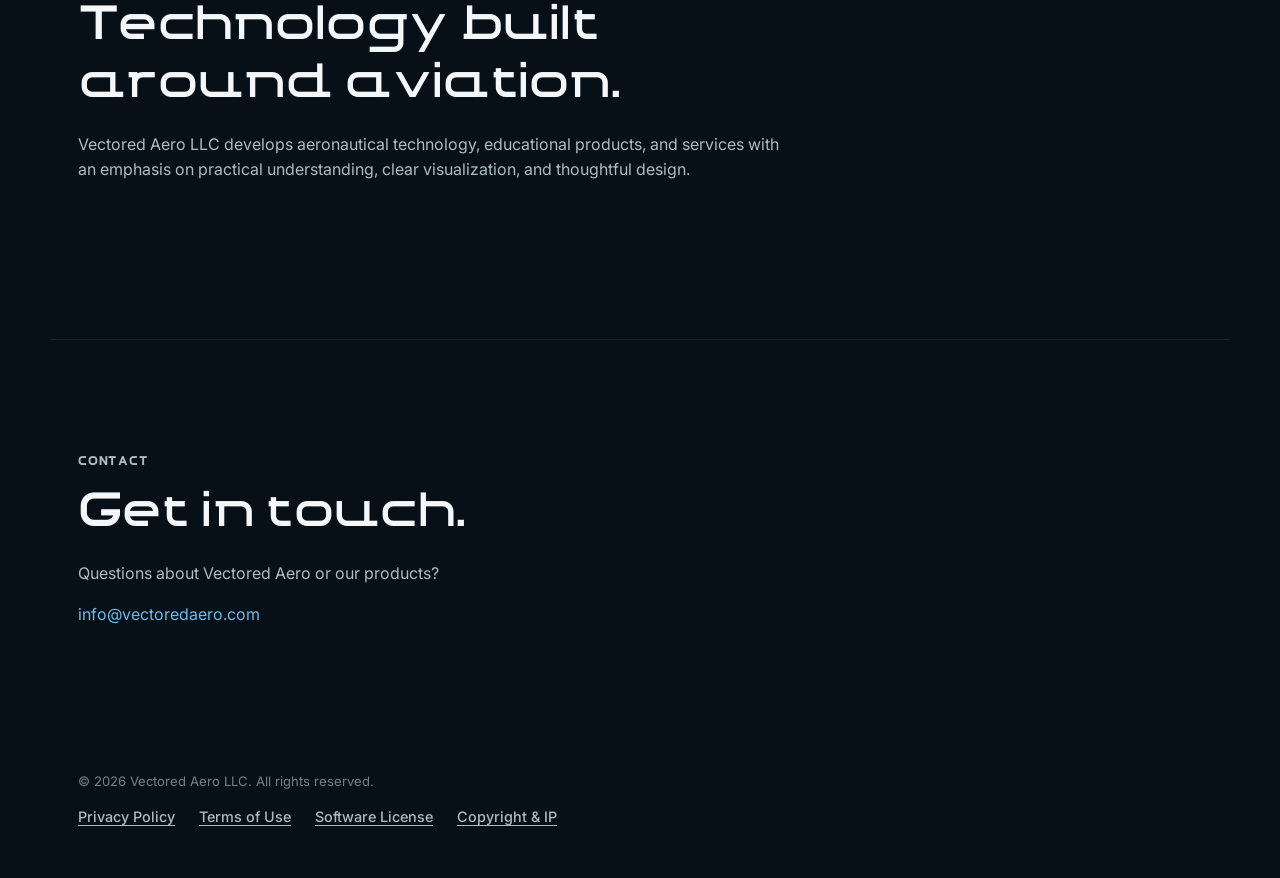
==== commit c501b24d: "Guarantee legible Vector 214 numerals and refresh cached site CSS" ====
--- a/index.html
+++ b/index.html
@@ -5,7 +5,7 @@
   <meta name="viewport" content="width=device-width, initial-scale=1.0">
   <meta name="description" content="Vectored Aero LLC — Aeronautical Technology, Education, and Services.">
   <title>Vectored Aero</title>
-  <link rel="stylesheet" href="styles.css">
+  <link rel="stylesheet" href="styles.css?v=20261111-2143">
 </head>
 
 <body>
@@ -57,7 +57,7 @@
 
         <article class="product-card">
           <p class="product-number">02</p>
-          <h3>Vector 214</h3>
+          <h3>Vector <span class="clear-numerals">214</span></h3>
           <p>
             A collection of aviation tools and educational resources
             built to support pilots in understanding aircraft
--- a/styles.css
+++ b/styles.css
@@ -2,14 +2,14 @@
 
 @font-face {
   font-family: 'Vectored Aero Wide';
-  src: url('/fonts/VectoredAeroWide-Bold.otf') format('opentype');
+  src: url('/fonts/VectoredAeroWide-Bold.otf?v=2') format('opentype');
   font-style: normal;
   font-weight: 700;
   font-display: swap;
 }
 @font-face {
   font-family: 'Vectored Aero';
-  src: url('/fonts/VectoredAero-Regular.otf') format('opentype');
+  src: url('/fonts/VectoredAero-Regular.otf?v=2') format('opentype');
   font-style: normal;
   font-weight: 400;
   font-display: swap;
@@ -325,3 +325,34 @@
   .legal-content h1 { font-size: clamp(1.4rem, 6.8vw, 2.4rem); }
 }
 
+
+/* Keep the three hero headline lines intentional and never split a word. */
+.hero .hero-title {
+  width: 100%;
+  max-width: none;
+  font-size: clamp(1rem, 4.5vw, 3.55rem);
+  line-height: 1.2;
+  letter-spacing: 0.01em;
+  hyphens: none;
+  word-break: keep-all;
+  overflow-wrap: normal;
+}
+.hero .hero-title > span {
+  display: block;
+  white-space: nowrap;
+}
+@media (max-width: 700px) {
+  .hero .hero-title {
+    font-size: clamp(0.85rem, 4.4vw, 2rem);
+    line-height: 1.25;
+  }
+}
+
+/* Keep the custom product lettering, but use unmistakable numerals for 214. */
+.product-card h3 .clear-numerals {
+  font-family: "Inter", Arial, sans-serif;
+  font-weight: 700;
+  font-variant-numeric: lining-nums;
+  letter-spacing: -0.035em;
+  white-space: nowrap;
+}
